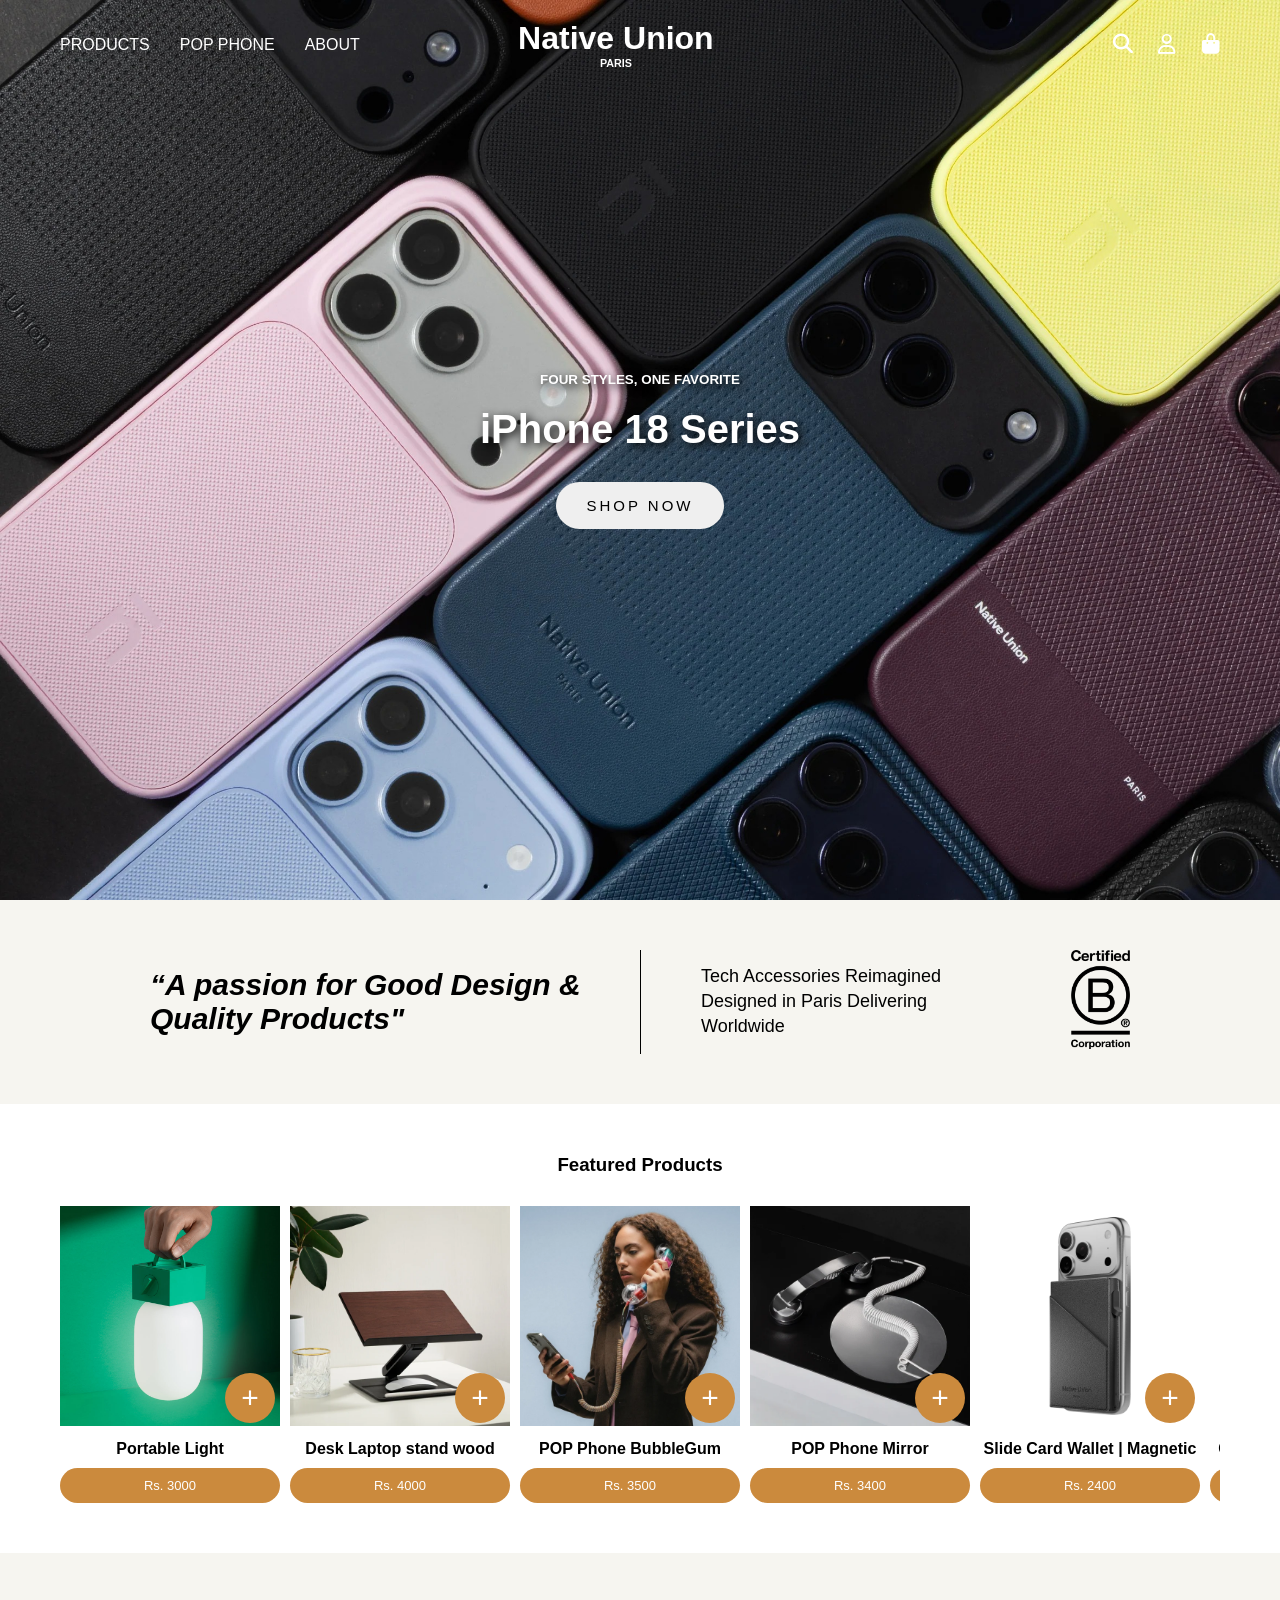
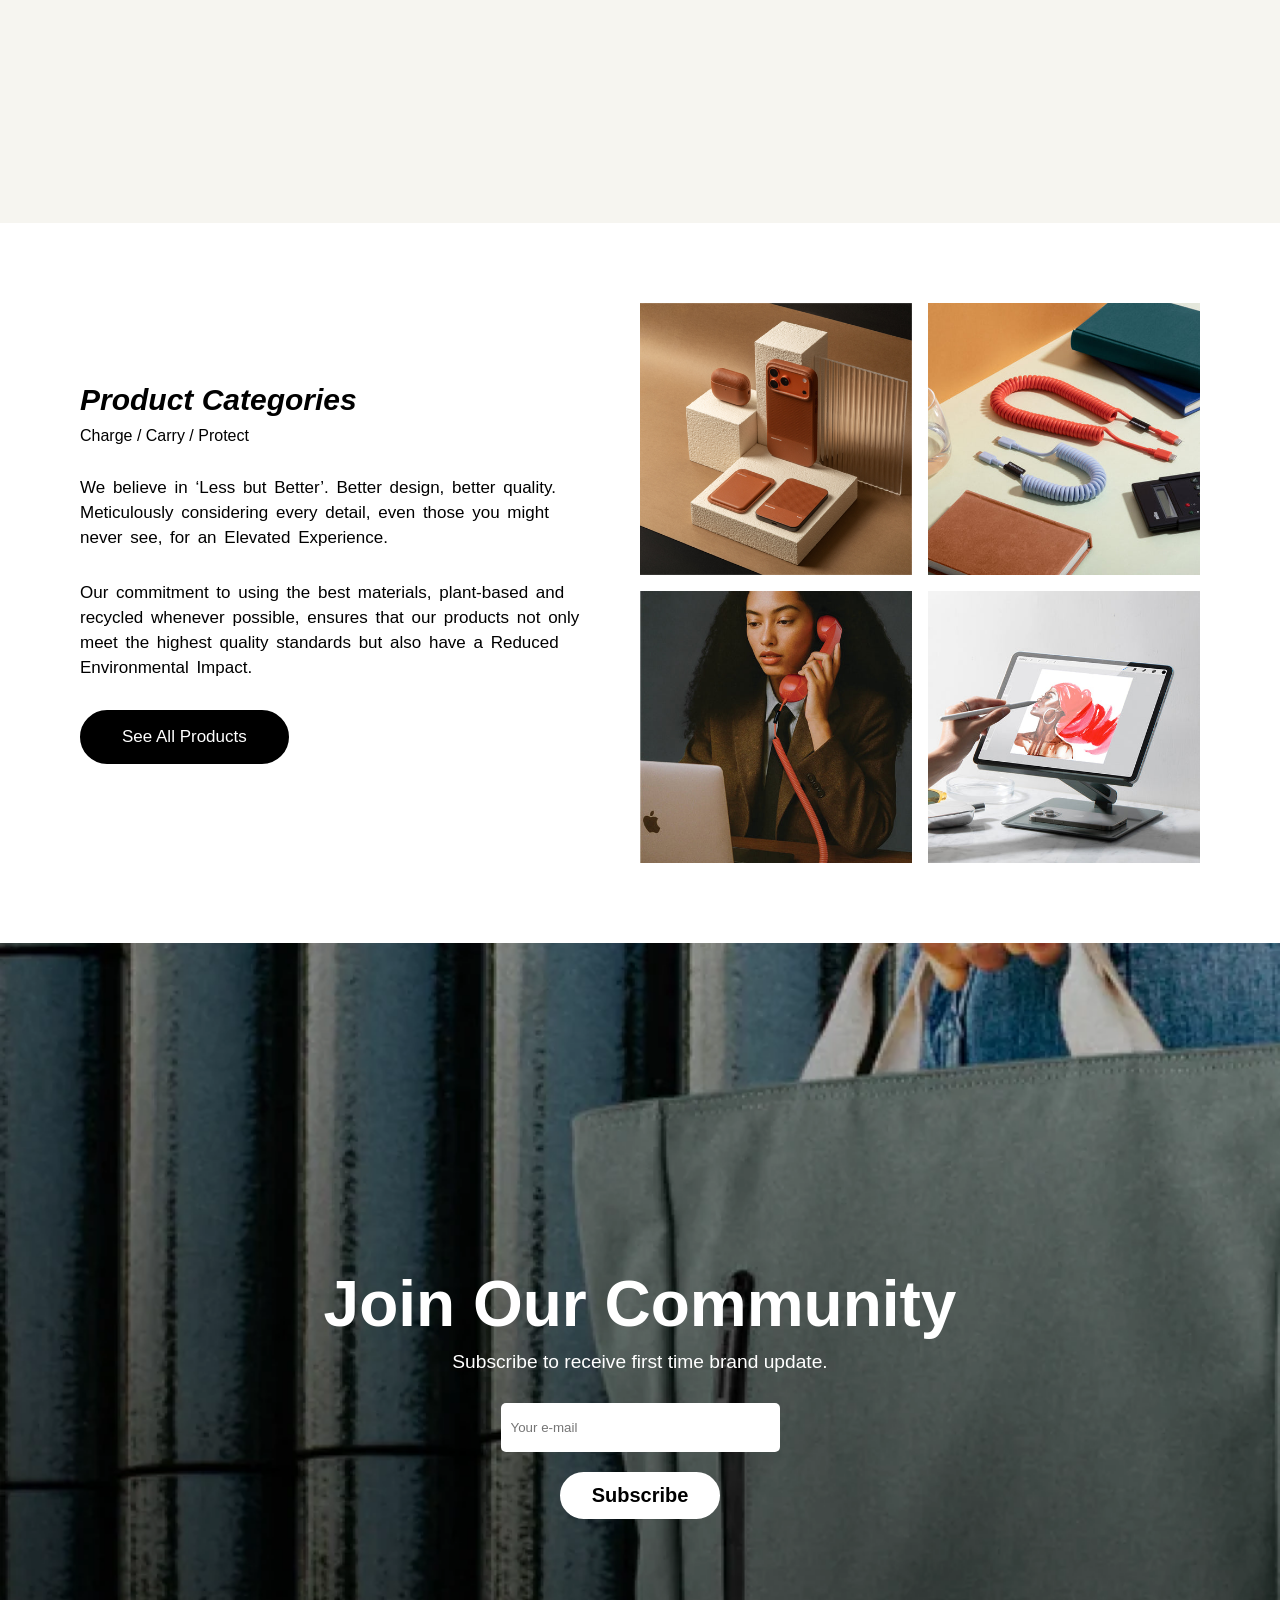
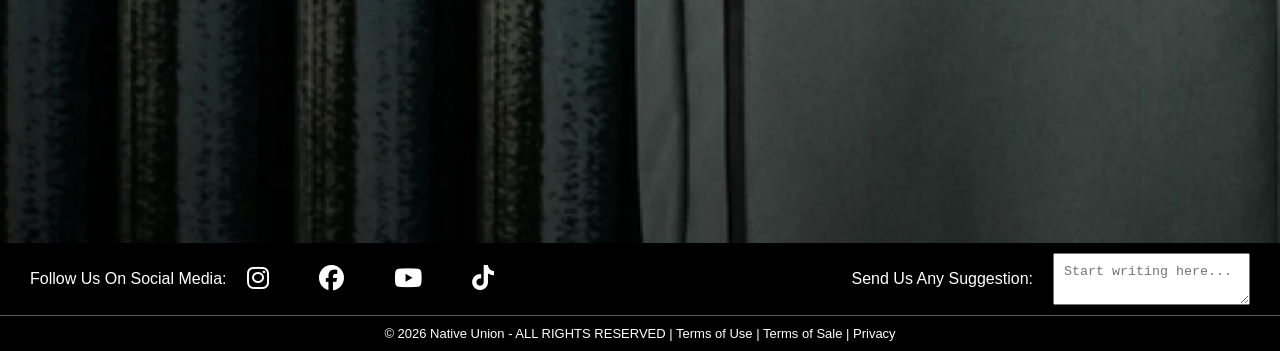
==== midterm/index.html @ e359cd01 "midterm: baseline copy" ====
<!doctype html>
<html lang="en">
  <head>
    <meta charset="UTF-8" />
    <meta name="viewport" content="width=device-width, initial-scale=1.0" />
    <title>Tech Accessories Reimagined | Native Union</title>
    <link rel="stylesheet" href="./css/style.css" />
    <link
      rel="stylesheet"
      href="https://cdnjs.cloudflare.com/ajax/libs/font-awesome/6.7.2/css/all.min.css"
      integrity="sha512-Evv84Mr4kqVGRNSgIGL/F/aIDqQb7xQ2vcrdIwxfjThSH8CSR7PBEakCr51Ck+w+/U6swU2Im1vVX0SVk9ABhg=="
      crossorigin="anonymous"
      referrerpolicy="no-referrer"
    />
  </head>
  <body>
    <header class="header">
      <nav>
        <i class="fa-solid fa-bars bar"></i>
        <ul class="nav-list">
          <li class="products_nav"><a href="">PRODUCTS</a></li>
          <li class="pop_phone_nav"><a href="">POP PHONE</a></li>
          <li class="about_nav"><a href="">ABOUT</a></li>
        </ul>
      </nav>

      <div class="logo">
        <h1>Native Union</h1>
        <h6>PARIS</h6>
      </div>

      <div class="head-icons">
        <i class="fa-solid fa-magnifying-glass"></i>
        <i class="fa-regular fa-user"></i>
        <i class="fa-solid fa-bag-shopping"></i>
      </div>
    </header>

    <main class="main">
      <h6>FOUR STYLES, ONE FAVORITE</h6>
      <h2>iPhone 18 Series</h2>
      <button class="shop-btn">SHOP NOW</button>
    </main>

    <section class="quote">
      <blockquote>“A passion for Good Design & Quality Products"</blockquote>
      <div class="right-text">
        <p>
          Tech Accessories Reimagined Designed in Paris Delivering Worldwide
        </p>
        <div class="b-cop">
          <img src="public/imgi_110_B-Corp-Logo-Black-RGB_2026.png" />
        </div>
      </div>
    </section>

    <section class="product-section">
      <h3>Featured Products</h3>

      <div class="products">

        <article class="product">
          <div class="p-img">
            <img src="public/0003_PopLight_Pine3.jpg" alt="" />
          </div>
          <div class="p-info">
            <h4>Portable Light</h4>
            <p class="price" data-price="3000">Rs. 3000</p>
          </div>

          <div class="cart">+</div>
        </article>

        <article class="product">
          <div class="p-img">
            <img src="public/0002_DeskLaptopStand-2.webp" alt="" />
          </div>
          <div class="p-info">
            <h4>Desk Laptop stand wood</h4>
            <p class="price" data-price="4000">Rs. 4000</p>
          </div>
          
          <div class="cart">+</div>
        </article>

        <article class="product">
          <div class="p-img">
            <img src="public/0001_PopPhone_BubbleGum_2.webp" alt="" />
          </div>
          <div class="p-info">
            <h4>POP Phone BubbleGum</h4>
            <p class="price" data-price="3500">Rs. 3500</p>
          </div>
          
          <div class="cart">+</div>
        </article>

        <article class="product">
          <div class="p-img">
            <img src="public/PopPhone_Mirror_5.webp" alt="" />
          </div>
          <div class="p-info">
            <h4>POP Phone Mirror</h4>
            <p class="price" data-price="3400">Rs. 3400</p>
          </div>
          
          <div class="cart">+</div>
        </article>

        <article class="product">
          <div class="p-img">
            <img src="public/SlideCardWallet-Black_34_withphone_422ac799-873c-4744-98d2-31e4a9dfe703.webp" alt="" />
          </div>
          <div class="p-info">
            <h4>Slide Card Wallet | Magnetic</h4>
            <p class="price" data-price="2400">Rs. 2400</p>
          </div>
          
          <div class="cart">+</div>
        </article>

        <article class="product">
          <div class="p-img">
            <img src="public/ReClassic_P10_3_4_Tan.webp" alt="" />
          </div>
          <div class="p-info">
            <h4>Classic Case for iphone 18</h4>
            <p class="price" data-price="1200">Rs. 1200</p>
          </div>
          
          <div class="cart">+</div>
        </article>

        <article class="product">
          <div class="p-img">
            <img src="public/Active_P10_3_4_Navy.webp" alt="" />
          </div>
          <div class="p-info">
            <h4>Active Case for iPhone 18</h4>
            <p class="price" data-price="1000">Rs. 1000</p>
          </div>
          
          <div class="cart">+</div>
        </article>

        <article class="product">
          <div class="p-img">
            <img src="public/NeoCase_P10_3_4_Black.webp" alt="" />
          </div>
          <div class="p-info">
            <h4>Neo Case for iPhone 18</h4>
            <p class="price" data-price="900">Rs. 900</p>
          </div>
          
          <div class="cart">+</div>
        </article>

        <article class="product">
          <div class="p-img">
            <img src="public/ReClear_P10_3_4.webp" alt="" />
          </div>
          <div class="p-info">
            <h4>(Re)Clear Case for iPhone 18</h4>
            <p class="price" data-price="900">Rs. 900</p>
          </div>
          
          <div class="cart">+</div>
        </article>

        <article class="product">
          <div class="p-img">
            <img src="public/FinditCardDuo_113.webp" alt="" />
          </div>
          <div class="p-info">
            <h4>Find It Card Duo</h4>
            <p class="price" data-price="1300">Rs. 1300</p>
          </div>
          
          <div class="cart">+</div>
        </article>

      </div>
    </section>

    <section class="empty"></section>

    <section class="product_categories">
      <div class="catg_left">
        <h2>Product Categories</h2>
        <p>Charge / Carry / Protect</p>
        <p class="p_catg_desc">
          We believe in ‘Less but Better’. Better design, better quality. Meticulously considering every detail, even those you might never see, for an Elevated Experience.
        </p>
        <p class="p_catg_desc">
          Our commitment to using the best materials, plant-based and recycled whenever possible, ensures that our products not only meet the highest quality standards but also have a Reduced Environmental Impact.
        </p>
        <button type="button">See All Products</button>
      </div>

      <div class="catg_right">
        <div class="catg_img"><img src="public/iPhone Case and Accessories.png" alt=""></div>
        <div class="catg_img"><img src="public/All_Cables.jpg" alt=""></div>
        <div class="catg_img"><img src="public/pop_phones.jpg" alt=""></div>
        <div class="catg_img"><img src="public/desk_essential.jpg" alt=""></div>
      </div>
    </section>

    <section class="newsletter">
      <div class="nl-text">
        <h2>Join Our Community</h2>
        <p>Subscribe to receive first time brand update.</p>
        <div class="email-bar">
          <input type="email" name="email" id="" placeholder="Your e-mail"> 
          <button type="submit">Subscribe</button>  
        </div>
      </div>
    </section>

    <footer class="footer">
      <div class="footer_contact">
        <div class="social_media">
          <p>Follow Us On Social Media:</p>
          <i class="fa-brands fa-instagram"></i>
          <i class="fa-brands fa-facebook"></i>
          <i class="fa-brands fa-youtube"></i>
          <i class="fa-brands fa-tiktok"></i>
        </div>
        <div class="query">
          <label for="text">Send Us Any Suggestion: </label>
          <textarea name="" id="" placeholder="Start writing here..."></textarea>
        </div>
      </div>
      <div class="copyright">
        <p>&copy; 2026 Native Union - ALL RIGHTS RESERVED  |  Terms of Use |  Terms of Sale |  Privacy</p>
      </div>
    </footer>

  </body>
</html>
---- midterm/css/style.css ----
*{
    box-sizing: border-box;
    padding: 0;
    margin: 0;
    /* border: 1px solid white; */
}
:root{
    --primary-color:white;
    --secondary-color:black;
    --hover-color:rgb(214, 214, 214);
    --patch-color:#F6F5F0;
    --cart-color:#CB8A3D;
    --card-hover:#db9d52;
}
body{
    font-family: Arial, Helvetica, sans-serif;  
}
.header{
    width:100%;
    padding: 20px 60px;
    color: var(--primary-color);
    display: flex;
    justify-content: space-between;
    align-items: center;
    transition: all 0.5s ease-in-out;
    position: fixed;
    z-index:1;
}


.nav-list{
    list-style:none;
    display: flex;
    gap: 30px;
}
.nav-list li a{
    text-decoration: none;
    color: var(--primary-color);
}
.header nav .bar{
    font-size: 1.6rem;
    display: none;
}
.logo{
    text-align: center;
}

.head-icons{
    width: 30%;
    font-size: 20px;
    text-align: end;
}
.head-icons i{
    margin-left: 20px;
    cursor: pointer;
}

.header:hover{
    background-color: white;
    color: var(--secondary-color);
    .nav-list li a{
        color: var(--secondary-color);
    }
}

.main{
    width: 100%;
    height: 100vh;
    background: url(../public/imgi_109_P10_HomeBanner_d5776270-f7bc-4322-819c-13b782be475e.jpg);
    background-size: cover;
    background-repeat: no-repeat;
    text-align: center;
    display: block;
    align-content: center;
    font-size: 20px;
    color: var(--primary-color);
    text-shadow:3px 3px 10px var(--secondary-color);
}
.main h2{
    font-size: 40px;
    margin: 20px 0 30px 0;
}
.shop-btn{
    padding: 15px 30px;
    border-radius: 50px;
    border: none;
    font-size: 15px;
    letter-spacing: 3px;
    transition: all 0.3s ease-in-out;
}
.shop-btn:hover{
    cursor: pointer;
    background-color: var(--hover-color);
}

.quote{
    width: 100%;
    background-color: var(--patch-color);
    padding:50px 150px ;
    display: flex;
    justify-content: space-between;
    align-items: center;
}
.quote blockquote{
    width: 50%;
    font-size: 30px;
    font-weight: bold;
    font-style: italic;
}

.right-text{
    width: 50%;
    font-size: 18px;
    border-left: 1px solid var(--secondary-color);
    display: flex;
    justify-content: space-between;
    align-items: center;
}
.right-text p{
    width: 50%;
    margin-left: 60px;
    line-height: 25px;
}
.b-cop{
    width:12%;
    overflow: hidden;
}
.b-cop img{
    width: 100%;
    object-fit: cover;
}


.product-section{
    width: 100%;
    padding: 50px 60px;
    text-align: center;
}

.products{
    width: 100%;
    padding-top: 30px;
    display: flex;
    flex-wrap: nowrap;
    gap: 10px;
    overflow: auto;
    scrollbar-width: none;
}
.product{
    flex: 0 0 calc((100% - 34px) / 10);
    min-width: 220px;
    position: relative;
    scroll-snap-align: start;
    justify-items: center;
}
.p-img{
    width: 100%;
    overflow: hidden;
    padding-bottom: 10px;
}
.p-img img{
    width: 100%;
    object-fit: cover;
    transition: all 0.5s ease-in-out;
}
.p-img img:hover{
    transform: scale(1.03) rotate(2deg);
}
.price{
    font-size: 13px;
    padding: 10px 20px;
    border-radius: 50px;
    margin-top: 10px;
    background-color: var(--cart-color);
    color: var(--primary-color);
}
.price:hover{
    cursor: pointer;
    background-color: var(--card-hover);
}

.cart{
    width: 50px;
    height: 50px;
    border-radius: 50%;
    background-color: var(--cart-color);
    align-content: center;
    font-size: 30px;
    color: var(--primary-color);
    position: absolute;
    bottom: 80px;
    left: 165px;
    cursor: pointer;
}

.empty{
    width: 100%;
    height: 30vh;
    background-color:var(--patch-color);
}

.product_categories{
    width: 100%;
    padding: 80px 80px;
    display: flex;
}
.catg_left{
    width: 50%;
    padding: 80px 50px 20px 0px;
}
.catg_left h2{
    font-size: 30px;
    font-style: italic;
    padding-bottom: 10px;
}
.p_catg_desc{
    font-size: 17px;
    padding-top: 30px;
    word-spacing: 3px;
    line-height: 25px;
}
.catg_left button{  
    padding: 15px 40px;
    border-radius: 50px;
    border: 2px solid var(--secondary-color);
    background-color: var(--secondary-color);
    color: var(--primary-color);
    font-size: 17px;
    margin-top: 30px;
    transition: all .5s ease-in-out;
}
.catg_left button:hover{
    background-color: transparent;
    cursor: pointer;
    color: var(--secondary-color);
}



.catg_right{
    width: 50%;
    display: grid;
    grid-template-columns: repeat(2,1fr);
    gap: 16px;
}

.catg_img{
    width: 100%;
    overflow: hidden;
    aspect-ratio: 1 / 1; 
}
.catg_img img{
    width: 100%;    
    height: 100%;
    object-fit: cover;
    display: block;
    transition: all .5s ease-in-out;
}
.catg_img img:hover{
    transform: scale(1.5);
}

.newsletter{
    width: 100%;
    height: 100vh;
    background: url(../public/newsettler_bg.webp);
    background-size: cover;
    background-repeat: no-repeat;
    text-align: center;
    display: block;
    align-content: center;
    color: white;
}
.nl-text h2{
    font-size: 4rem;
}
.nl-text p{
    font-size: 1.2rem;
    padding: 10px 0 30px 0;
}
.email-bar{
    display: flex;
    flex-direction: column;
    align-items: center;
    gap: 20px;
}
.email-bar input{
    padding: 17px 100px 17px 10px;
    border-radius: 5px;
    border: none;
}

.email-bar button{
    padding: 10px 30px;
    background-color: var(--primary-color);
    border: 2px solid var(--primary-color);
    border-radius: 50px;
    color: var(--secondary-color);
    transition: all 0.5s ease-in-out;
    font-weight: bold;
    font-size: 20px;
}
.email-bar button:hover{
    background-color: transparent;
    cursor: pointer;
    color: var(--primary-color);
}

.footer{
    width: 100%;
    background-color: var(--secondary-color);
    color: var(--primary-color);
}
.footer_contact{
    padding: 10px 30px;
    display: flex;
    justify-content: space-between;
    align-items: center;
    border-bottom: 1px solid rgb(90, 89, 89);
}
.social_media{
    display: flex;
    gap: 20px;
    align-items: center;
}
.social_media i{
    font-size: 25px;
    margin-right: 30px;
    transition: all 0.4s ease-in-out;
}
.social_media i:hover{
    color: rgb(70, 70, 70);
    cursor: pointer;
}
.query{
    display: flex;
    align-items: center;
    gap: 20px;
}
.query textarea{
    padding: 10px 10px;
}

.copyright{
    padding: 10px 20px;
    text-align: center;
    font-size: 13px;
}





@media (max-width: 992px) {
    .product_categories {
        flex-direction: column; /* Stacks text on top of images on smaller screens */
        padding: 60px 24px;
        gap: 40px;
    }
    
    .catg_left, .catg_right {
        width: 100%;            /* Forces both modules to take full content width */
        max-width: 100%;
        padding-right: 0;
    }
}
@media (max-width:900px){
    .header{
        padding-right: 40px;
    }
    .nav-list{
        display: none;
    }
    .header nav .bar{
        display: block;
    }
    .head-icons{
        width: auto;
    }
    .quote{
        padding: 50px 60px;
    }

    .social_media p{
        display: none;
    }
    .query label{
        display: none;
    }

}

@media (max-width:640px){
    .header{
        padding: 20px 20px;
    }
    .logo{
        margin-left: 30px;
        font-size: 0.8rem;
    }
    .head-icons .fa-user{
        display: none;
    }

    .quote{
        flex-direction: column;
        gap: 20px;
    }
    .quote blockquote{
        width: 100%;
    }
    .right-text{
        width: 100%;
        border-left: none;
        border-top: 1px solid black;
        padding-top: 15px;
    }
    .right-text p{
        width: 70%;
        margin-left: 0;
    }
    .b-cop{
        width: 17%;
    }

    .footer_contact{
        flex-direction: column;
        gap: 15px;
    }

}
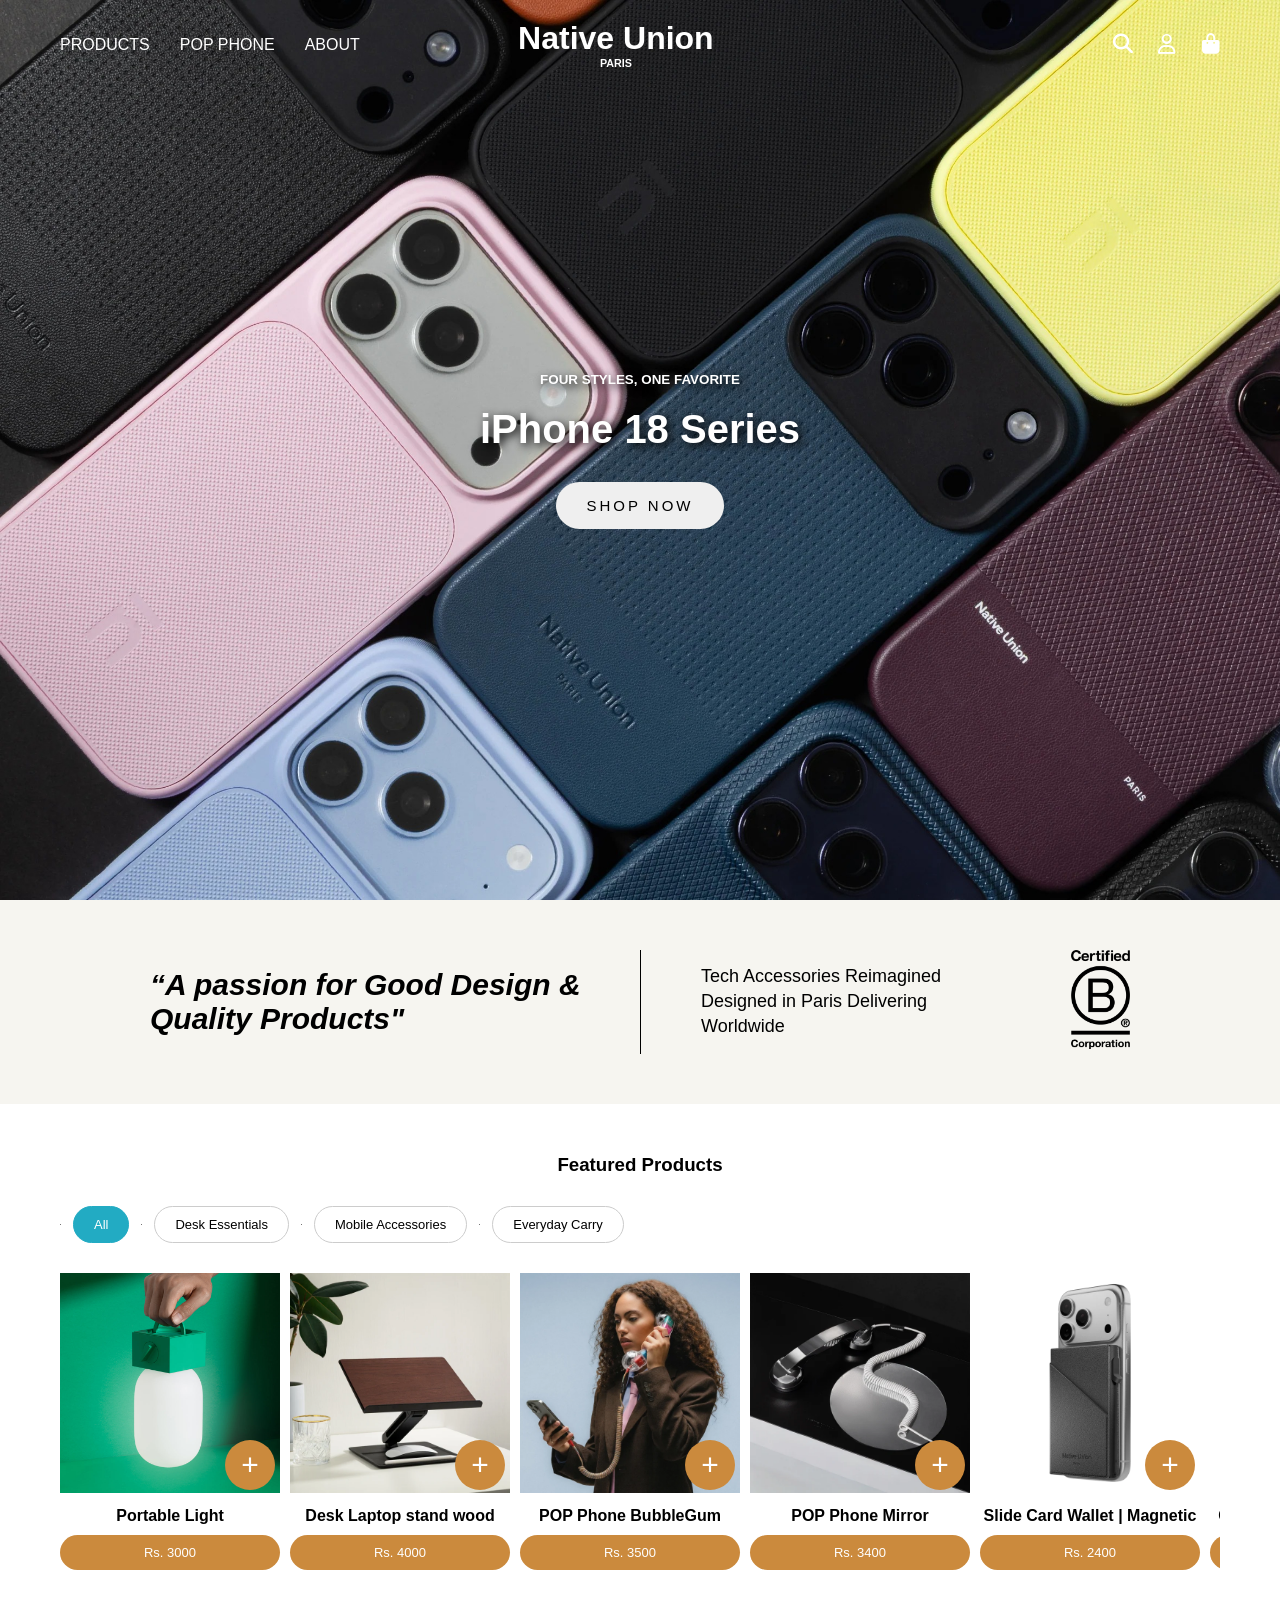
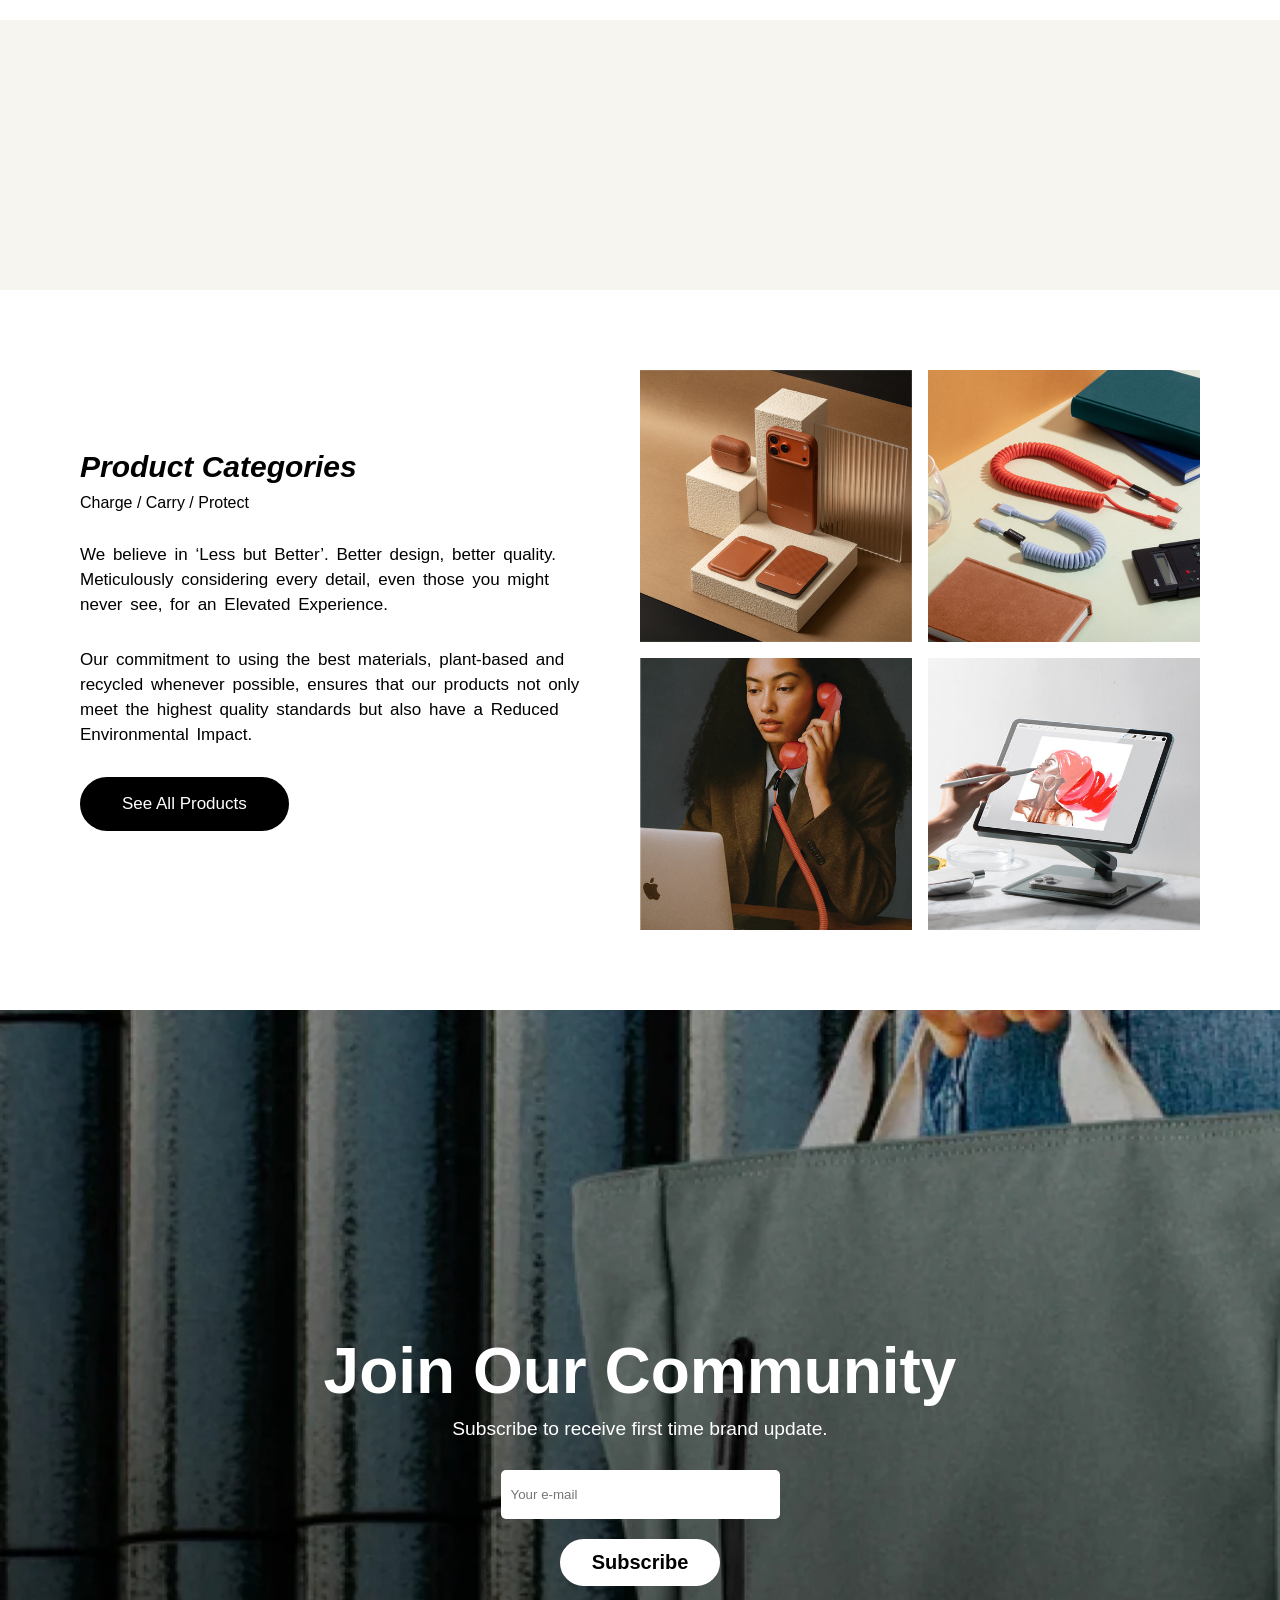
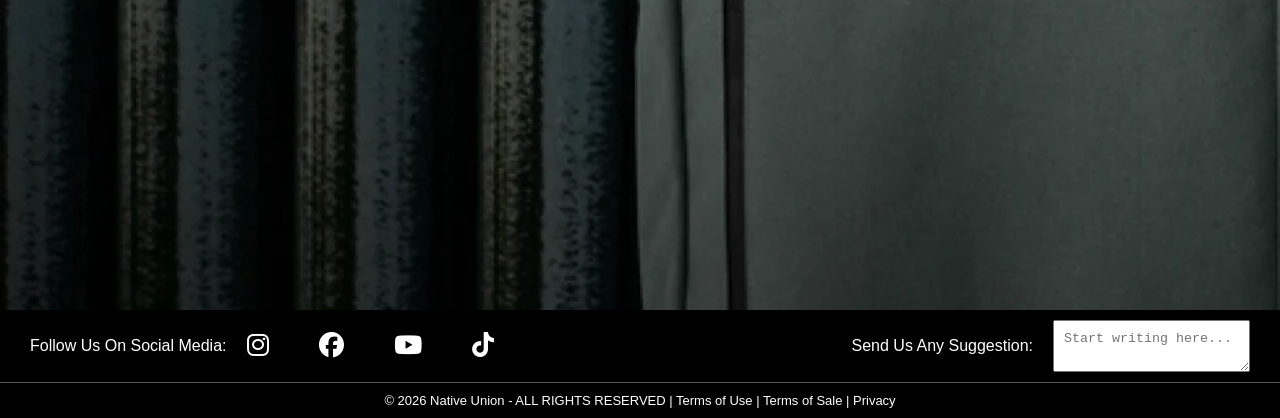
==== commit ca8f7198: "midterm: implement css category filter" ====
--- a/midterm/index.html
+++ b/midterm/index.html
@@ -1,239 +1,259 @@
 <!doctype html>
 <html lang="en">
-  <head>
-    <meta charset="UTF-8" />
-    <meta name="viewport" content="width=device-width, initial-scale=1.0" />
-    <title>Tech Accessories Reimagined | Native Union</title>
-    <link rel="stylesheet" href="./css/style.css" />
-    <link
-      rel="stylesheet"
-      href="https://cdnjs.cloudflare.com/ajax/libs/font-awesome/6.7.2/css/all.min.css"
-      integrity="sha512-Evv84Mr4kqVGRNSgIGL/F/aIDqQb7xQ2vcrdIwxfjThSH8CSR7PBEakCr51Ck+w+/U6swU2Im1vVX0SVk9ABhg=="
-      crossorigin="anonymous"
-      referrerpolicy="no-referrer"
-    />
-  </head>
-  <body>
-    <header class="header">
-      <nav>
-        <i class="fa-solid fa-bars bar"></i>
-        <ul class="nav-list">
-          <li class="products_nav"><a href="">PRODUCTS</a></li>
-          <li class="pop_phone_nav"><a href="">POP PHONE</a></li>
-          <li class="about_nav"><a href="">ABOUT</a></li>
-        </ul>
-      </nav>
-
-      <div class="logo">
-        <h1>Native Union</h1>
-        <h6>PARIS</h6>
-      </div>
-
-      <div class="head-icons">
-        <i class="fa-solid fa-magnifying-glass"></i>
-        <i class="fa-regular fa-user"></i>
-        <i class="fa-solid fa-bag-shopping"></i>
-      </div>
-    </header>
-
-    <main class="main">
-      <h6>FOUR STYLES, ONE FAVORITE</h6>
-      <h2>iPhone 18 Series</h2>
-      <button class="shop-btn">SHOP NOW</button>
-    </main>
-
-    <section class="quote">
-      <blockquote>“A passion for Good Design & Quality Products"</blockquote>
-      <div class="right-text">
-        <p>
-          Tech Accessories Reimagined Designed in Paris Delivering Worldwide
-        </p>
-        <div class="b-cop">
-          <img src="public/imgi_110_B-Corp-Logo-Black-RGB_2026.png" />
-        </div>
-      </div>
-    </section>
-
-    <section class="product-section">
-      <h3>Featured Products</h3>
-
-      <div class="products">
-
-        <article class="product">
-          <div class="p-img">
-            <img src="public/0003_PopLight_Pine3.jpg" alt="" />
-          </div>
-          <div class="p-info">
-            <h4>Portable Light</h4>
-            <p class="price" data-price="3000">Rs. 3000</p>
-          </div>
-
-          <div class="cart">+</div>
-        </article>
-
-        <article class="product">
-          <div class="p-img">
-            <img src="public/0002_DeskLaptopStand-2.webp" alt="" />
-          </div>
-          <div class="p-info">
-            <h4>Desk Laptop stand wood</h4>
-            <p class="price" data-price="4000">Rs. 4000</p>
-          </div>
-          
-          <div class="cart">+</div>
-        </article>
-
-        <article class="product">
-          <div class="p-img">
-            <img src="public/0001_PopPhone_BubbleGum_2.webp" alt="" />
-          </div>
-          <div class="p-info">
-            <h4>POP Phone BubbleGum</h4>
-            <p class="price" data-price="3500">Rs. 3500</p>
-          </div>
-          
-          <div class="cart">+</div>
-        </article>
-
-        <article class="product">
-          <div class="p-img">
-            <img src="public/PopPhone_Mirror_5.webp" alt="" />
-          </div>
-          <div class="p-info">
-            <h4>POP Phone Mirror</h4>
-            <p class="price" data-price="3400">Rs. 3400</p>
-          </div>
-          
-          <div class="cart">+</div>
-        </article>
-
-        <article class="product">
-          <div class="p-img">
-            <img src="public/SlideCardWallet-Black_34_withphone_422ac799-873c-4744-98d2-31e4a9dfe703.webp" alt="" />
-          </div>
-          <div class="p-info">
-            <h4>Slide Card Wallet | Magnetic</h4>
-            <p class="price" data-price="2400">Rs. 2400</p>
-          </div>
-          
-          <div class="cart">+</div>
-        </article>
-
-        <article class="product">
-          <div class="p-img">
-            <img src="public/ReClassic_P10_3_4_Tan.webp" alt="" />
-          </div>
-          <div class="p-info">
-            <h4>Classic Case for iphone 18</h4>
-            <p class="price" data-price="1200">Rs. 1200</p>
-          </div>
-          
-          <div class="cart">+</div>
-        </article>
-
-        <article class="product">
-          <div class="p-img">
-            <img src="public/Active_P10_3_4_Navy.webp" alt="" />
-          </div>
-          <div class="p-info">
-            <h4>Active Case for iPhone 18</h4>
-            <p class="price" data-price="1000">Rs. 1000</p>
-          </div>
-          
-          <div class="cart">+</div>
-        </article>
-
-        <article class="product">
-          <div class="p-img">
-            <img src="public/NeoCase_P10_3_4_Black.webp" alt="" />
-          </div>
-          <div class="p-info">
-            <h4>Neo Case for iPhone 18</h4>
-            <p class="price" data-price="900">Rs. 900</p>
-          </div>
-          
-          <div class="cart">+</div>
-        </article>
-
-        <article class="product">
-          <div class="p-img">
-            <img src="public/ReClear_P10_3_4.webp" alt="" />
-          </div>
-          <div class="p-info">
-            <h4>(Re)Clear Case for iPhone 18</h4>
-            <p class="price" data-price="900">Rs. 900</p>
-          </div>
-          
-          <div class="cart">+</div>
-        </article>
-
-        <article class="product">
-          <div class="p-img">
-            <img src="public/FinditCardDuo_113.webp" alt="" />
-          </div>
-          <div class="p-info">
-            <h4>Find It Card Duo</h4>
-            <p class="price" data-price="1300">Rs. 1300</p>
-          </div>
-          
-          <div class="cart">+</div>
-        </article>
-
-      </div>
-    </section>
-
-    <section class="empty"></section>
-
-    <section class="product_categories">
-      <div class="catg_left">
-        <h2>Product Categories</h2>
-        <p>Charge / Carry / Protect</p>
-        <p class="p_catg_desc">
-          We believe in ‘Less but Better’. Better design, better quality. Meticulously considering every detail, even those you might never see, for an Elevated Experience.
-        </p>
-        <p class="p_catg_desc">
-          Our commitment to using the best materials, plant-based and recycled whenever possible, ensures that our products not only meet the highest quality standards but also have a Reduced Environmental Impact.
-        </p>
-        <button type="button">See All Products</button>
-      </div>
-
-      <div class="catg_right">
-        <div class="catg_img"><img src="public/iPhone Case and Accessories.png" alt=""></div>
-        <div class="catg_img"><img src="public/All_Cables.jpg" alt=""></div>
-        <div class="catg_img"><img src="public/pop_phones.jpg" alt=""></div>
-        <div class="catg_img"><img src="public/desk_essential.jpg" alt=""></div>
-      </div>
-    </section>
-
-    <section class="newsletter">
-      <div class="nl-text">
-        <h2>Join Our Community</h2>
-        <p>Subscribe to receive first time brand update.</p>
-        <div class="email-bar">
-          <input type="email" name="email" id="" placeholder="Your e-mail"> 
-          <button type="submit">Subscribe</button>  
-        </div>
-      </div>
-    </section>
-
-    <footer class="footer">
-      <div class="footer_contact">
-        <div class="social_media">
-          <p>Follow Us On Social Media:</p>
-          <i class="fa-brands fa-instagram"></i>
-          <i class="fa-brands fa-facebook"></i>
-          <i class="fa-brands fa-youtube"></i>
-          <i class="fa-brands fa-tiktok"></i>
-        </div>
-        <div class="query">
-          <label for="text">Send Us Any Suggestion: </label>
-          <textarea name="" id="" placeholder="Start writing here..."></textarea>
-        </div>
-      </div>
-      <div class="copyright">
-        <p>&copy; 2026 Native Union - ALL RIGHTS RESERVED  |  Terms of Use |  Terms of Sale |  Privacy</p>
-      </div>
-    </footer>
-
-  </body>
-</html>
+
+<head>
+  <meta charset="UTF-8" />
+  <meta name="viewport" content="width=device-width, initial-scale=1.0" />
+  <title>Tech Accessories Reimagined | Native Union</title>
+  <link rel="stylesheet" href="./css/style.css" />
+  <link rel="stylesheet" href="https://cdnjs.cloudflare.com/ajax/libs/font-awesome/6.7.2/css/all.min.css"
+    integrity="sha512-Evv84Mr4kqVGRNSgIGL/F/aIDqQb7xQ2vcrdIwxfjThSH8CSR7PBEakCr51Ck+w+/U6swU2Im1vVX0SVk9ABhg=="
+    crossorigin="anonymous" referrerpolicy="no-referrer" />
+</head>
+
+<body>
+  <header class="header">
+    <nav>
+      <i class="fa-solid fa-bars bar"></i>
+      <ul class="nav-list">
+        <li class="products_nav"><a href="">PRODUCTS</a></li>
+        <li class="pop_phone_nav"><a href="">POP PHONE</a></li>
+        <li class="about_nav"><a href="">ABOUT</a></li>
+      </ul>
+    </nav>
+
+    <div class="logo">
+      <h1>Native Union</h1>
+      <h6>PARIS</h6>
+    </div>
+
+    <div class="head-icons">
+      <i class="fa-solid fa-magnifying-glass"></i>
+      <i class="fa-regular fa-user"></i>
+      <i class="fa-solid fa-bag-shopping"></i>
+    </div>
+  </header>
+
+  <main class="main">
+    <h6>FOUR STYLES, ONE FAVORITE</h6>
+    <h2>iPhone 18 Series</h2>
+    <button class="shop-btn">SHOP NOW</button>
+  </main>
+
+  <section class="quote">
+    <blockquote>“A passion for Good Design & Quality Products"</blockquote>
+    <div class="right-text">
+      <p>
+        Tech Accessories Reimagined Designed in Paris Delivering Worldwide
+      </p>
+      <div class="b-cop">
+        <img src="public/imgi_110_B-Corp-Logo-Black-RGB_2026.png" />
+      </div>
+    </div>
+  </section>
+
+  <section class="product-section">
+    <h3>Featured Products</h3>
+
+    <fieldset class="category-filter">
+      <div class="filter-options">
+
+        <input type="radio" name="product-category" id="filter-all" checked>
+        <label for="filter-all">All</label>
+
+        <input type="radio" name="product-category" id="filter-desk">
+        <label for="filter-desk">Desk Essentials</label>
+
+        <input type="radio" name="product-category" id="filter-mobile">
+        <label for="filter-mobile">Mobile Accessories</label>
+
+        <input type="radio" name="product-category" id="filter-carry">
+        <label for="filter-carry">Everyday Carry</label>
+
+      </div>
+    </fieldset>
+
+
+    <div class="products">
+
+      <article class="product" data-category="desk">
+        <div class="p-img">
+          <img src="public/0003_PopLight_Pine3.jpg" alt="" />
+        </div>
+        <div class="p-info">
+          <h4>Portable Light</h4>
+          <p class="price" data-price="3000">Rs. 3000</p>
+        </div>
+
+        <div class="cart">+</div>
+      </article>
+
+      <article class="product" data-category="desk">
+        <div class="p-img">
+          <img src="public/0002_DeskLaptopStand-2.webp" alt="" />
+        </div>
+        <div class="p-info">
+          <h4>Desk Laptop stand wood</h4>
+          <p class="price" data-price="4000">Rs. 4000</p>
+        </div>
+
+        <div class="cart">+</div>
+      </article>
+
+      <article class="product" data-category="mobile">
+        <div class="p-img">
+          <img src="public/0001_PopPhone_BubbleGum_2.webp" alt="" />
+        </div>
+        <div class="p-info">
+          <h4>POP Phone BubbleGum</h4>
+          <p class="price" data-price="3500">Rs. 3500</p>
+        </div>
+
+        <div class="cart">+</div>
+      </article>
+
+      <article class="product" data-category="mobile">
+        <div class="p-img">
+          <img src="public/PopPhone_Mirror_5.webp" alt="" />
+        </div>
+        <div class="p-info">
+          <h4>POP Phone Mirror</h4>
+          <p class="price" data-price="3400">Rs. 3400</p>
+        </div>
+
+        <div class="cart">+</div>
+      </article>
+
+      <article class="product" data-category="carry">
+        <div class="p-img">
+          <img src="public/SlideCardWallet-Black_34_withphone_422ac799-873c-4744-98d2-31e4a9dfe703.webp" alt="" />
+        </div>
+        <div class="p-info">
+          <h4>Slide Card Wallet | Magnetic</h4>
+          <p class="price" data-price="2400">Rs. 2400</p>
+        </div>
+
+        <div class="cart">+</div>
+      </article>
+
+      <article class="product" data-category="mobile">
+        <div class="p-img">
+          <img src="public/ReClassic_P10_3_4_Tan.webp" alt="" />
+        </div>
+        <div class="p-info">
+          <h4>Classic Case for iphone 18</h4>
+          <p class="price" data-price="1200">Rs. 1200</p>
+        </div>
+
+        <div class="cart">+</div>
+      </article>
+
+      <article class="product" data-category="mobile">
+        <div class="p-img">
+          <img src="public/Active_P10_3_4_Navy.webp" alt="" />
+        </div>
+        <div class="p-info">
+          <h4>Active Case for iPhone 18</h4>
+          <p class="price" data-price="1000">Rs. 1000</p>
+        </div>
+
+        <div class="cart">+</div>
+      </article>
+
+      <article class="product" data-category="mobile">
+        <div class="p-img">
+          <img src="public/NeoCase_P10_3_4_Black.webp" alt="" />
+        </div>
+        <div class="p-info">
+          <h4>Neo Case for iPhone 18</h4>
+          <p class="price" data-price="900">Rs. 900</p>
+        </div>
+
+        <div class="cart">+</div>
+      </article>
+
+      <article class="product" data-category="mobile">
+        <div class="p-img">
+          <img src="public/ReClear_P10_3_4.webp" alt="" />
+        </div>
+        <div class="p-info">
+          <h4>(Re)Clear Case for iPhone 18</h4>
+          <p class="price" data-price="900">Rs. 900</p>
+        </div>
+
+        <div class="cart">+</div>
+      </article>
+
+      <article class="product" data-category="carry">
+        <div class="p-img">
+          <img src="public/FinditCardDuo_113.webp" alt="" />
+        </div>
+        <div class="p-info">
+          <h4>Find It Card Duo</h4>
+          <p class="price" data-price="1300">Rs. 1300</p>
+        </div>
+
+        <div class="cart">+</div>
+      </article>
+
+    </div>
+  </section>
+
+  <section class="empty"></section>
+
+  <section class="product_categories">
+    <div class="catg_left">
+      <h2>Product Categories</h2>
+      <p>Charge / Carry / Protect</p>
+      <p class="p_catg_desc">
+        We believe in ‘Less but Better’. Better design, better quality. Meticulously considering every detail, even
+        those you might never see, for an Elevated Experience.
+      </p>
+      <p class="p_catg_desc">
+        Our commitment to using the best materials, plant-based and recycled whenever possible, ensures that our
+        products not only meet the highest quality standards but also have a Reduced Environmental Impact.
+      </p>
+      <button type="button">See All Products</button>
+    </div>
+
+    <div class="catg_right">
+      <div class="catg_img"><img src="public/iPhone Case and Accessories.png" alt=""></div>
+      <div class="catg_img"><img src="public/All_Cables.jpg" alt=""></div>
+      <div class="catg_img"><img src="public/pop_phones.jpg" alt=""></div>
+      <div class="catg_img"><img src="public/desk_essential.jpg" alt=""></div>
+    </div>
+  </section>
+
+  <section class="newsletter">
+    <div class="nl-text">
+      <h2>Join Our Community</h2>
+      <p>Subscribe to receive first time brand update.</p>
+      <div class="email-bar">
+        <input type="email" name="email" id="" placeholder="Your e-mail">
+        <button type="submit">Subscribe</button>
+      </div>
+    </div>
+  </section>
+
+  <footer class="footer">
+    <div class="footer_contact">
+      <div class="social_media">
+        <p>Follow Us On Social Media:</p>
+        <i class="fa-brands fa-instagram"></i>
+        <i class="fa-brands fa-facebook"></i>
+        <i class="fa-brands fa-youtube"></i>
+        <i class="fa-brands fa-tiktok"></i>
+      </div>
+      <div class="query">
+        <label for="text">Send Us Any Suggestion: </label>
+        <textarea name="" id="" placeholder="Start writing here..."></textarea>
+      </div>
+    </div>
+    <div class="copyright">
+      <p>&copy; 2026 Native Union - ALL RIGHTS RESERVED | Terms of Use | Terms of Sale | Privacy</p>
+    </div>
+  </footer>
+
+</body>
+
+</html>
--- a/midterm/css/style.css
+++ b/midterm/css/style.css
@@ -11,6 +11,8 @@
     --patch-color:#F6F5F0;
     --cart-color:#CB8A3D;
     --card-hover:#db9d52;
+
+    --accent-color: hsl(189, 70%, 45%);
 }
 body{
     font-family: Arial, Helvetica, sans-serif;  
@@ -136,6 +138,61 @@
     padding: 50px 60px;
     text-align: center;
 }
+
+
+/* Category Filter */
+
+.category-filter {
+    border: none;
+    margin-top: 30px;
+    text-align: left;
+}
+
+.filter-options {
+    display: flex;
+    flex-wrap: wrap;
+    align-items: center;
+    gap: 12px;
+}
+
+.category-filter input[type="radio"] {
+    width: 1px;
+    height: 1px;
+}
+
+
+.filter-options label {
+    padding: 10px 20px;
+    border: 1px solid #ccc;
+    border-radius: 30px;
+    cursor: pointer;
+    font-size: 13px;
+    transition: all 0.3s ease;
+}
+
+.category-filter input:checked + label {
+    background-color: var(--accent-color);
+    color: white;
+    border-color: var(--accent-color);
+}
+
+
+.product-section:has(#filter-desk:checked)
+.products .product:not([data-category="desk"]) {
+    display: none;
+}
+
+.product-section:has(#filter-mobile:checked)
+.products .product:not([data-category="mobile"]) {
+    display: none;
+}
+
+.product-section:has(#filter-carry:checked)
+.products .product:not([data-category="carry"]) {
+    display: none;
+}
+
+
 
 .products{
     width: 100%;
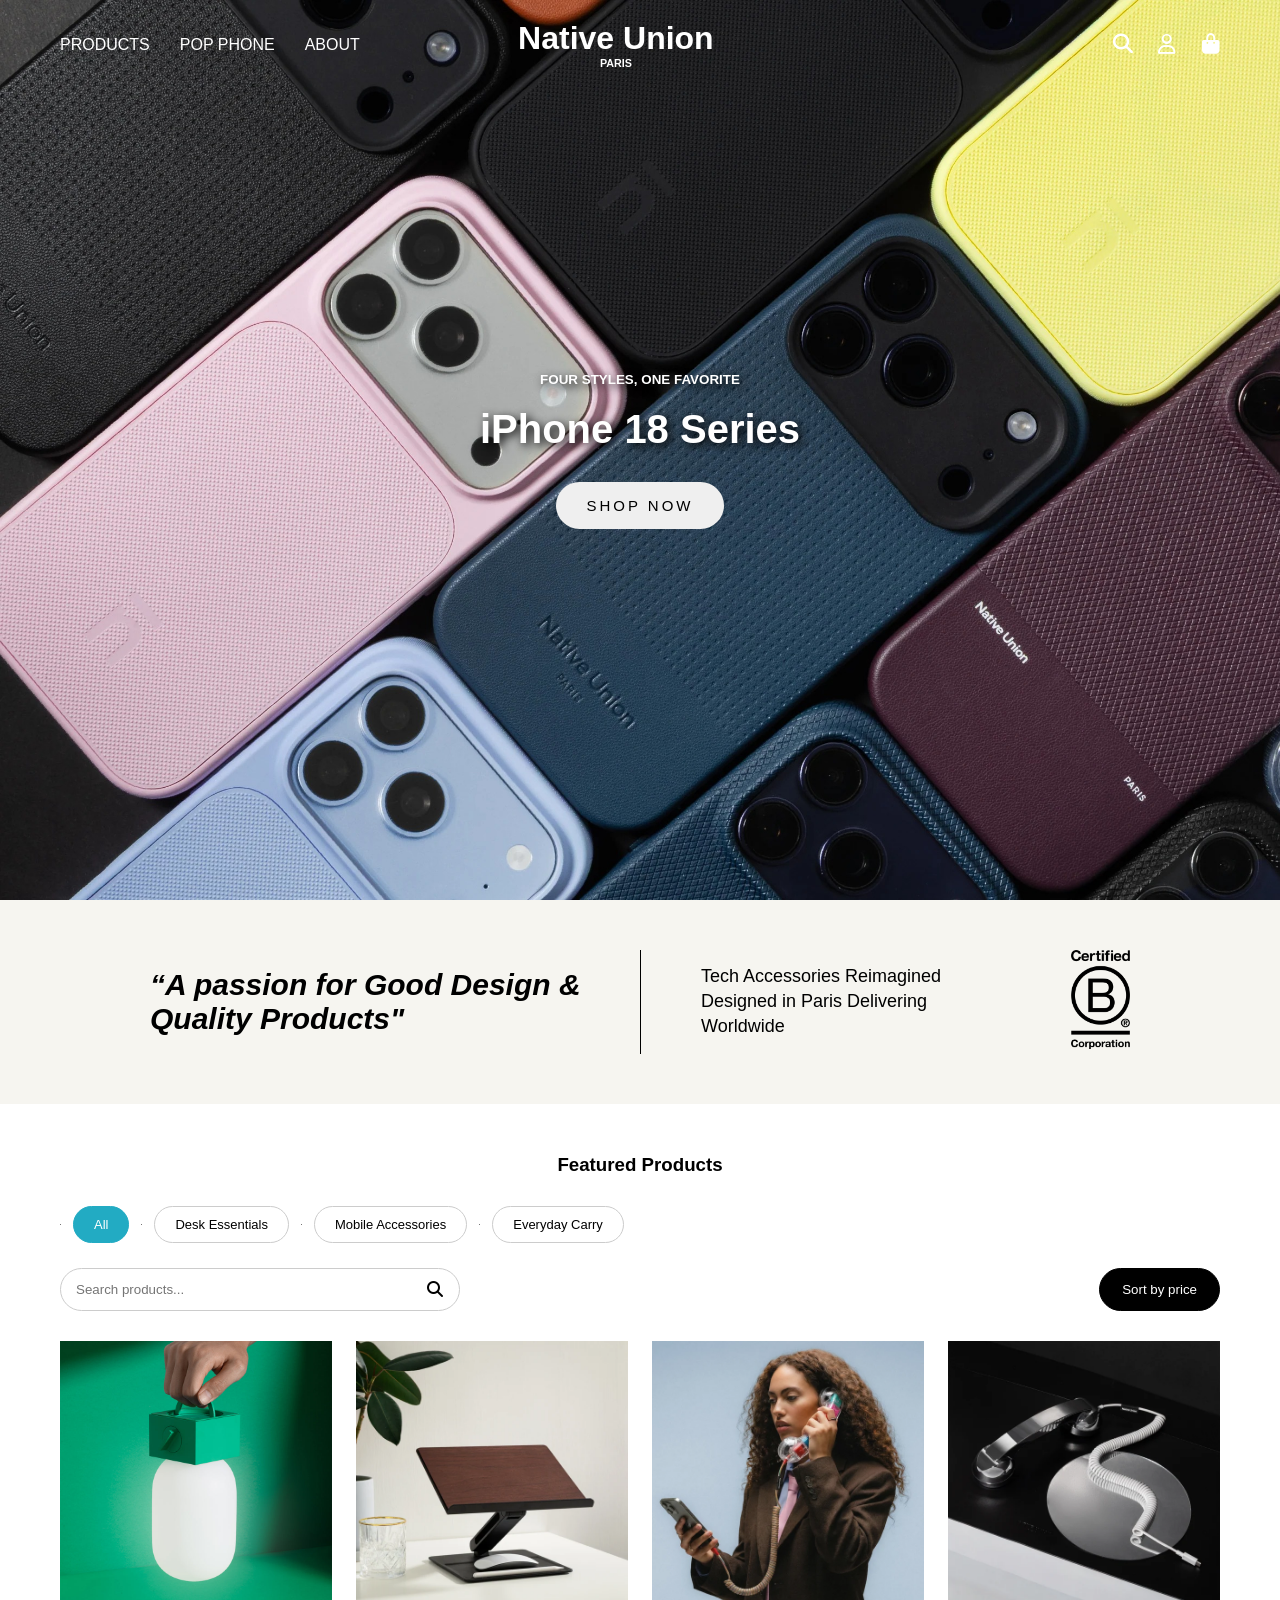
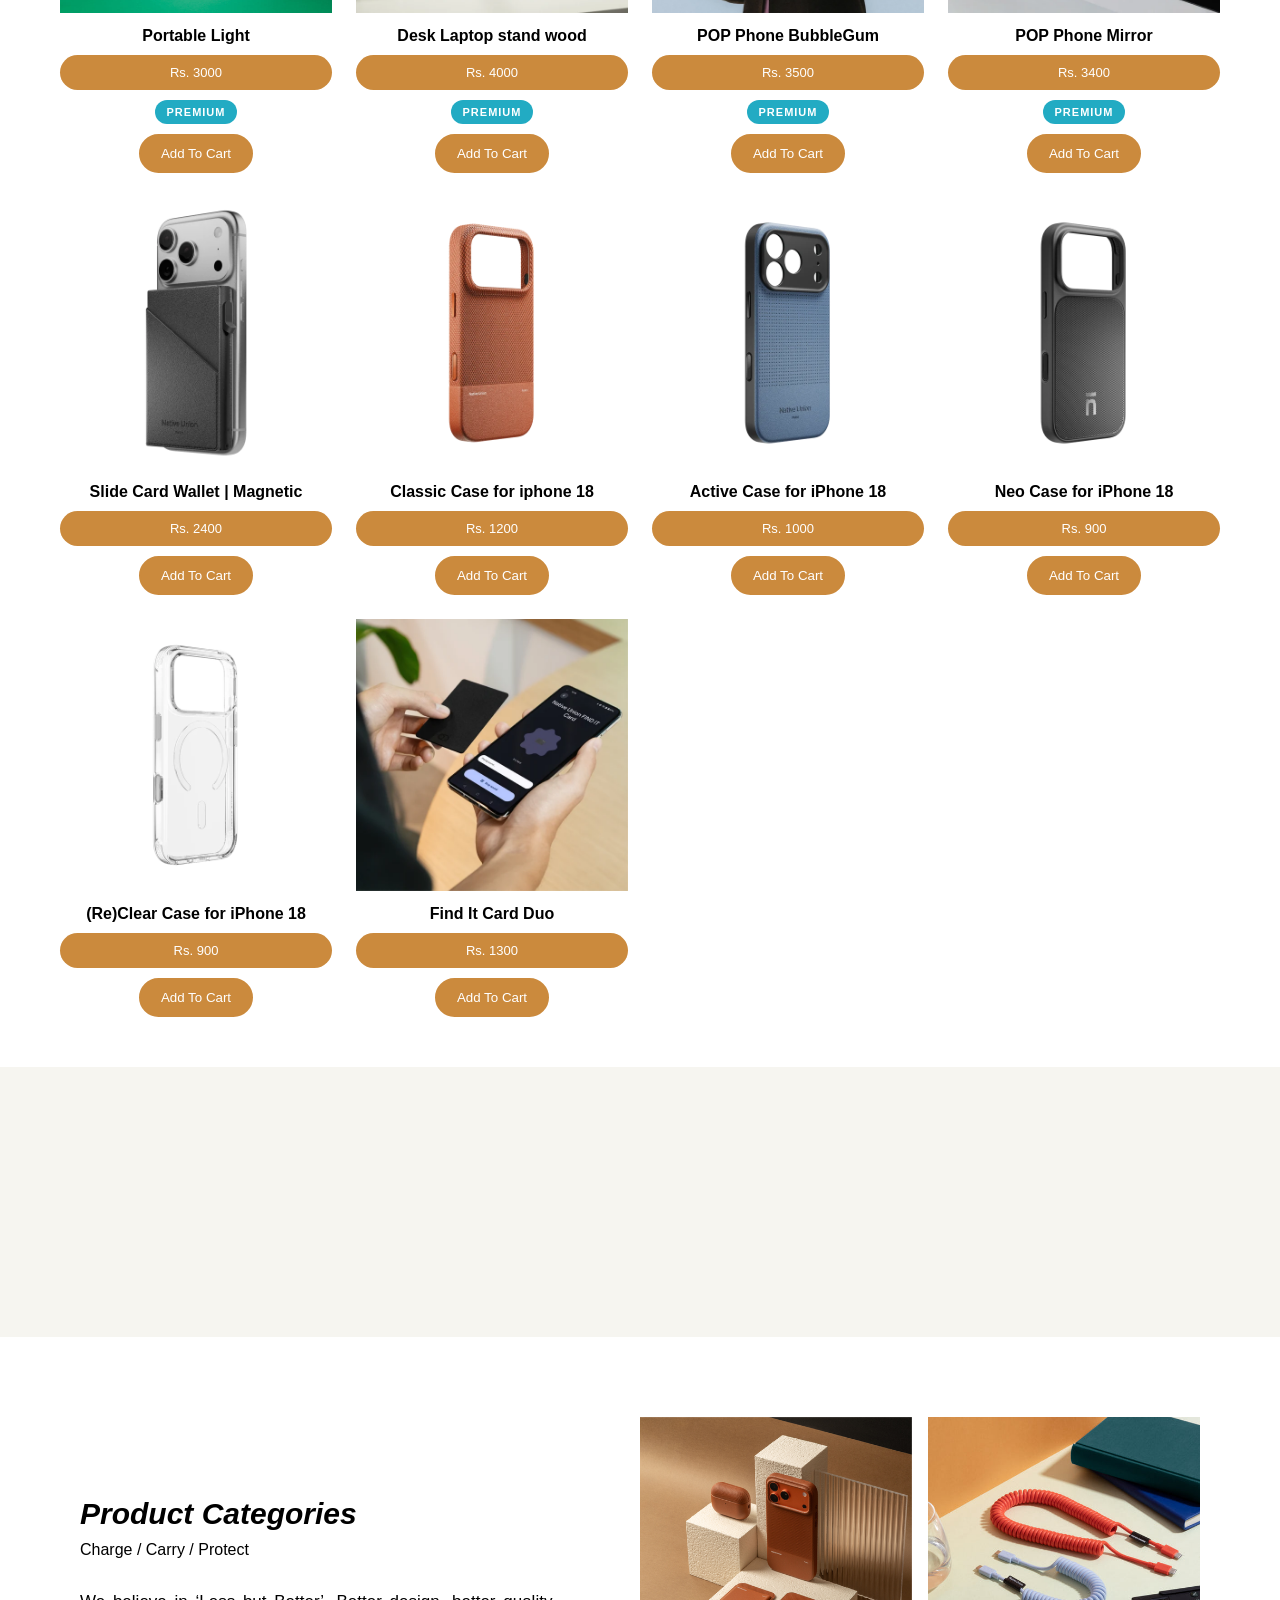
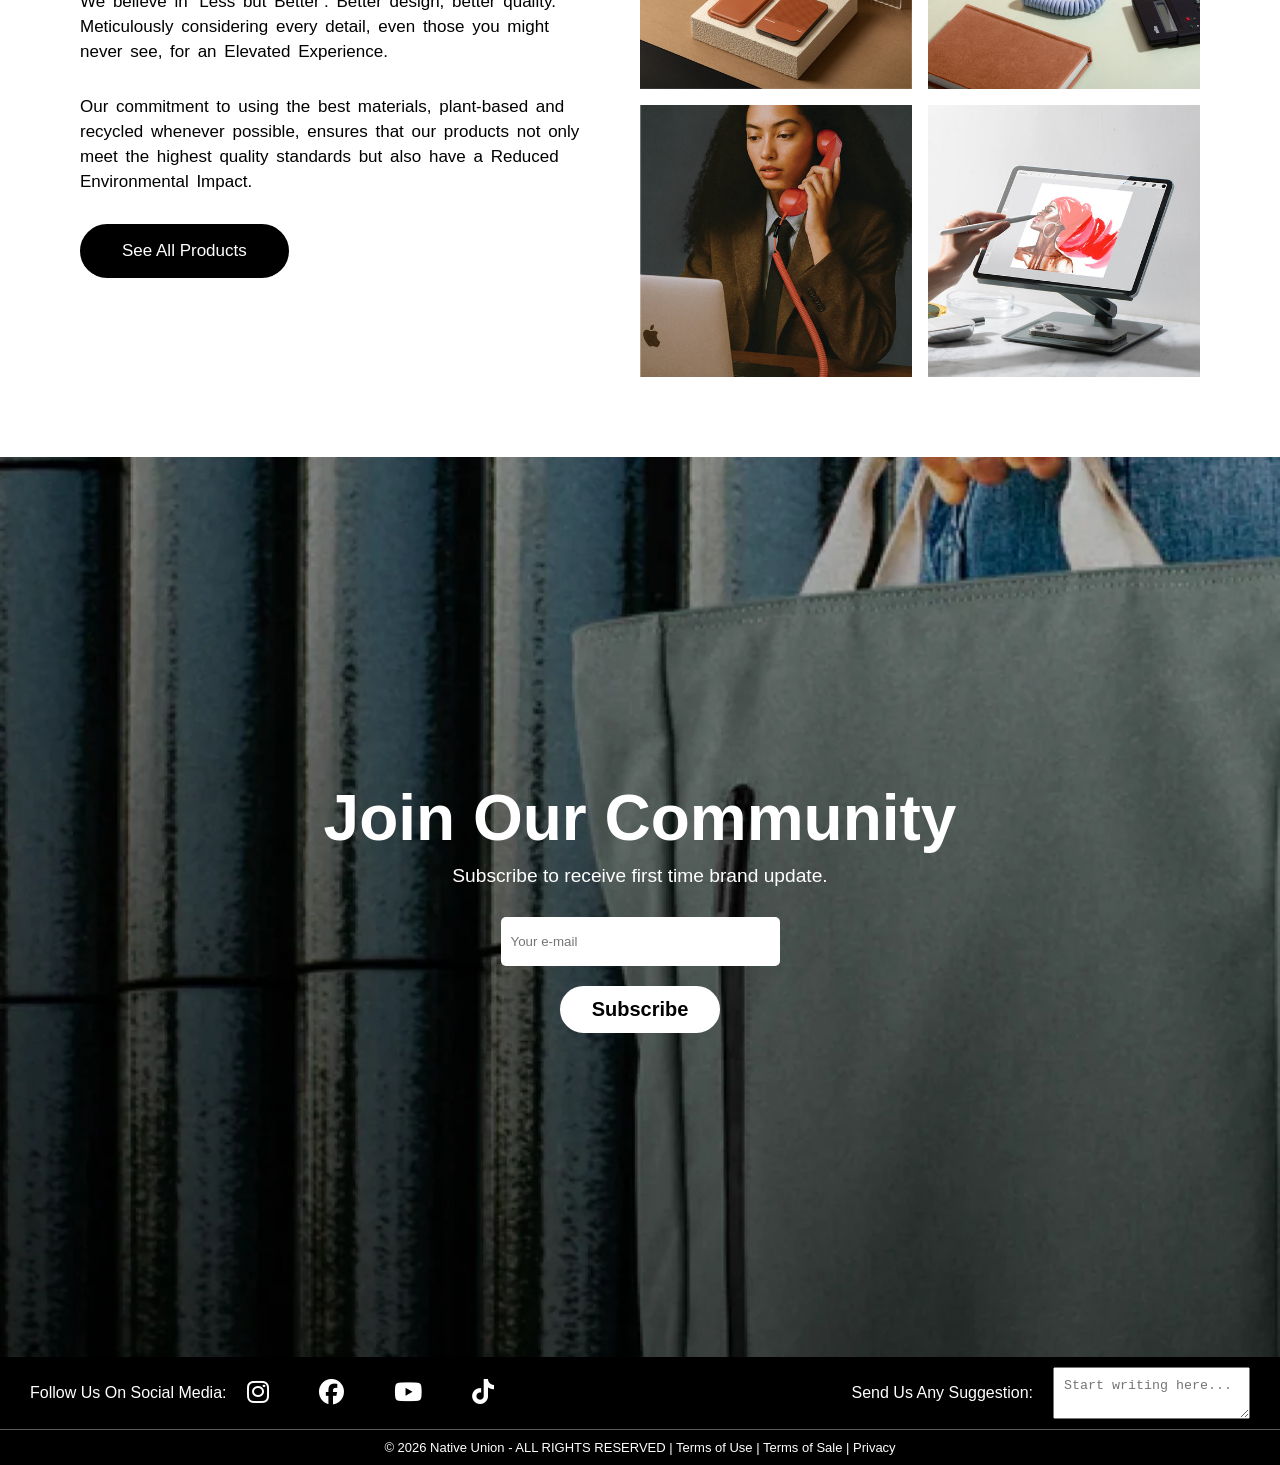
==== commit 456dc3a2: "JavaScript Live Search and Sorting, Done" ====
--- a/midterm/index.html
+++ b/midterm/index.html
@@ -73,19 +73,40 @@
       </div>
     </fieldset>
 
+    <!-- Search and Sort Controls -->
+    <div class="product-tools">
+
+      <div class="search-box">
+        <input type="search" id="product-search" placeholder="Search products..." aria-label="Search products by name">
+        <i class="fa-solid fa-magnifying-glass"></i>
+      </div>
+
+      <button type="button" id="sort-price">
+        Sort by price
+      </button>
+
+    </div>
+
+    <!-- No Results Message -->
+    <p id="no-products" class="no-products" role="status" hidden>
+      No products found
+    </p>
 
     <div class="products">
 
       <article class="product" data-category="desk">
         <div class="p-img">
-          <img src="public/0003_PopLight_Pine3.jpg" alt="" />
+          <a href="products.html" target="_blank">
+            <img src="public/0003_PopLight_Pine3.jpg" alt="" />
+          </a>
         </div>
         <div class="p-info">
           <h4>Portable Light</h4>
           <p class="price" data-price="3000">Rs. 3000</p>
         </div>
 
-        <div class="cart">+</div>
+        <button class="cart">Add To Cart</button>
+
       </article>
 
       <article class="product" data-category="desk">
@@ -97,7 +118,8 @@
           <p class="price" data-price="4000">Rs. 4000</p>
         </div>
 
-        <div class="cart">+</div>
+        <button class="cart">Add To Cart</button>
+
       </article>
 
       <article class="product" data-category="mobile">
@@ -109,7 +131,8 @@
           <p class="price" data-price="3500">Rs. 3500</p>
         </div>
 
-        <div class="cart">+</div>
+        <button class="cart">Add To Cart</button>
+
       </article>
 
       <article class="product" data-category="mobile">
@@ -121,7 +144,8 @@
           <p class="price" data-price="3400">Rs. 3400</p>
         </div>
 
-        <div class="cart">+</div>
+        <button class="cart">Add To Cart</button>
+
       </article>
 
       <article class="product" data-category="carry">
@@ -133,7 +157,8 @@
           <p class="price" data-price="2400">Rs. 2400</p>
         </div>
 
-        <div class="cart">+</div>
+        <button class="cart">Add To Cart</button>
+
       </article>
 
       <article class="product" data-category="mobile">
@@ -145,7 +170,8 @@
           <p class="price" data-price="1200">Rs. 1200</p>
         </div>
 
-        <div class="cart">+</div>
+        <button class="cart">Add To Cart</button>
+
       </article>
 
       <article class="product" data-category="mobile">
@@ -157,7 +183,8 @@
           <p class="price" data-price="1000">Rs. 1000</p>
         </div>
 
-        <div class="cart">+</div>
+        <button class="cart">Add To Cart</button>
+
       </article>
 
       <article class="product" data-category="mobile">
@@ -169,7 +196,8 @@
           <p class="price" data-price="900">Rs. 900</p>
         </div>
 
-        <div class="cart">+</div>
+        <button class="cart">Add To Cart</button>
+
       </article>
 
       <article class="product" data-category="mobile">
@@ -181,7 +209,8 @@
           <p class="price" data-price="900">Rs. 900</p>
         </div>
 
-        <div class="cart">+</div>
+        <button class="cart">Add To Cart</button>
+
       </article>
 
       <article class="product" data-category="carry">
@@ -193,7 +222,7 @@
           <p class="price" data-price="1300">Rs. 1300</p>
         </div>
 
-        <div class="cart">+</div>
+        <button class="cart">Add To Cart</button>
       </article>
 
     </div>
@@ -255,5 +284,5 @@
   </footer>
 
 </body>
-
+<script src="./js/script.js"></script>
 </html>
--- a/midterm/css/style.css
+++ b/midterm/css/style.css
@@ -194,7 +194,7 @@
 
 
 
-.products{
+/* .products{
     width: 100%;
     padding-top: 30px;
     display: flex;
@@ -209,7 +209,108 @@
     position: relative;
     scroll-snap-align: start;
     justify-items: center;
-}
+} */
+
+
+/* Responsive product grid */
+
+.products {
+    width: 100%;
+    padding-top: 30px;
+
+    display: grid;
+    grid-template-columns: repeat(4, minmax(0, 1fr));
+
+    gap: 24px;
+}
+
+/* Individual product card */
+
+.product {
+    min-width: 0;
+    position: relative;
+}
+
+/* No-results state */
+.products.is-hidden {
+    display: none;
+}
+
+/* Search and sort container */
+
+.product-tools {
+    display: flex;
+    align-items: center;
+    justify-content: space-between;
+    gap: 20px;
+    margin-top: 25px;
+}
+
+.search-box {
+    position: relative;
+    width: 100%;
+    max-width: 400px;
+}
+
+.search-box input {
+    width: 100%;
+    padding: 13px 45px 13px 15px;
+    border: 1px solid #ccc;
+    border-radius: 30px;
+    outline: none;
+}
+
+.search-box input:focus {
+    border-color: var(--accent-color);
+}
+
+.search-box i {
+    position: absolute;
+    right: 17px;
+    top: 50%;
+    transform: translateY(-50%);
+}
+
+#sort-price {
+    padding: 13px 22px;
+    border: 1px solid var(--secondary-color);
+    border-radius: 30px;
+    background-color: var(--secondary-color);
+    color: white;
+    cursor: pointer;
+}
+
+#sort-price:hover {
+    background-color: var(--accent-color);
+    border-color: var(--accent-color);
+}
+
+/* Premium label */
+
+.premium-label {
+    display: inline-block;
+    margin-top: 10px;
+    padding: 6px 12px;
+
+    font-size: 11px;
+    font-weight: bold;
+    letter-spacing: 1px;
+    text-transform: uppercase;
+
+    background-color: var(--accent-color);
+    color: white;
+    border-radius: 20px;
+}
+
+/* No products message */
+
+.no-products {
+    padding: 40px 10px;
+    text-align: center;
+    font-size: 18px;
+    font-weight: bold;
+}
+
 .p-img{
     width: 100%;
     overflow: hidden;
@@ -237,18 +338,178 @@
 }
 
 .cart{
-    width: 50px;
-    height: 50px;
-    border-radius: 50%;
     background-color: var(--cart-color);
-    align-content: center;
-    font-size: 30px;
     color: var(--primary-color);
-    position: absolute;
-    bottom: 80px;
-    left: 165px;
-    cursor: pointer;
-}
+    cursor: pointer;
+    margin-top: 10px;
+    padding: 10px 20px;
+    border-radius: 30px;
+    border: 2px solid var(--cart-color);
+    transition: all 0.4s ease;
+}
+.cart:hover{
+    background-color: transparent;
+    color: var(--secondary-color);
+}
+/*Product Page header*/
+.product-page .header {
+    position: relative;
+    background-color: white;
+    color: var(--secondary-color);
+    border-bottom: 1px solid #eee;
+}
+
+.product-page .nav-list li a {
+    color: var(--secondary-color);
+}
+
+
+/* Main product container */
+.product-detail {
+    width: 100%;
+    padding: 60px;
+}
+
+
+/* MOBILE GRID: Below 627px */
+
+.product-layout {
+    display: grid;
+
+    grid-template-areas:
+        "image"
+        "details"
+        "description";
+
+    grid-template-columns: minmax(0, 1fr);
+
+    gap: 30px;
+    align-items: start;
+}
+
+/* Assign grid areas */
+
+.detail-image {
+    grid-area: image;
+}
+
+.detail-info {
+    grid-area: details;
+    align-self: start;
+}
+
+.detail-description {
+    grid-area: description;
+}
+
+
+/* Product image */
+
+.detail-image {
+    width: 100%;
+    overflow: hidden;
+    background-color: var(--patch-color);
+}
+
+.detail-image img {
+    width: 100%;
+    height: auto;
+    display: block;
+    object-fit: cover;
+}
+
+
+/* Product details */
+
+.detail-info {
+    padding: 25px;
+    background-color: var(--patch-color);
+}
+
+.detail-category {
+    font-size: 12px;
+    letter-spacing: 2px;
+    margin-bottom: 15px;
+}
+
+.detail-info h1 {
+    font-size: 32px;
+    margin-bottom: 15px;
+}
+
+.detail-price {
+    font-size: 22px;
+    font-weight: bold;
+    margin-bottom: 20px;
+}
+
+.detail-summary {
+    line-height: 1.7;
+    color: #555;
+    margin-bottom: 25px;
+}
+
+
+/* Quantity */
+
+.quantity-wrapper {
+    display: flex;
+    flex-direction: column;
+    gap: 10px;
+    margin-bottom: 20px;
+}
+
+.quantity-wrapper input {
+    width: 100px;
+    padding: 12px;
+    border: 1px solid #aaa;
+}
+
+
+/* Add to Cart */
+
+.detail-cart {
+    width: 100%;
+    padding: 16px;
+    background-color: var(--secondary-color);
+    color: white;
+    border: 1px solid var(--secondary-color);
+    cursor: pointer;
+    transition: 0.3s;
+}
+
+.detail-cart:hover {
+    background-color: var(--cart-color);
+    border-color: var(--cart-color);
+}
+
+
+/* Product description */
+
+.detail-description {
+    padding: 30px 0;
+    line-height: 1.9;
+}
+
+.detail-description h2 {
+    font-size: 27px;
+    margin-bottom: 20px;
+}
+
+.detail-description h3 {
+    margin-top: 25px;
+    margin-bottom: 12px;
+}
+
+.detail-description p {
+    margin-bottom: 18px;
+}
+
+.detail-description ul {
+    padding-left: 25px;
+    margin-bottom: 20px;
+}
+
 
 .empty{
     width: 100%;
@@ -410,17 +671,18 @@
 
 @media (max-width: 992px) {
     .product_categories {
-        flex-direction: column; /* Stacks text on top of images on smaller screens */
+        flex-direction: column; 
         padding: 60px 24px;
         gap: 40px;
     }
     
     .catg_left, .catg_right {
-        width: 100%;            /* Forces both modules to take full content width */
+        width: 100%;            
         max-width: 100%;
         padding-right: 0;
     }
 }
+
 @media (max-width:900px){
     .header{
         padding-right: 40px;
@@ -457,6 +719,10 @@
     }
     .head-icons .fa-user{
         display: none;
+    }
+
+    .products {
+        grid-template-columns: repeat(2, minmax(0, 1fr));
     }
 
     .quote{
@@ -484,5 +750,68 @@
         flex-direction: column;
         gap: 15px;
     }
-
-}
+    
+}
+
+
+@media (min-width: 627px) {
+
+    .product-detail {
+        padding: 30px 60px;
+    }
+
+    .product-layout {
+        grid-template-areas:
+            "image details"
+            "description description";
+
+        grid-template-columns:
+            minmax(0, 1.1fr)
+            minmax(0, 0.9fr);
+
+        gap: 40px;
+        align-items: start;
+    }
+
+    /* Sticky product details */
+
+    .detail-info {
+        position: sticky;
+        top: 10px;
+        align-self: start;
+    }
+    
+    .detail-info h1 {
+        font-size: 25px;
+    }
+
+}
+
+
+@media (max-width: 626px) {
+
+    .product-detail {
+        padding: 30px 20px;
+    }
+
+    .detail-info h1 {
+        font-size: 25px;
+    }
+
+}
+
+@media (max-width: 500px) {
+
+    .products {
+        grid-template-columns: 1fr;
+    }
+
+    .product-tools {
+        flex-direction: column;
+        align-items: stretch;
+    }
+
+    .search-box {
+        max-width: 100%;
+    }
+}
